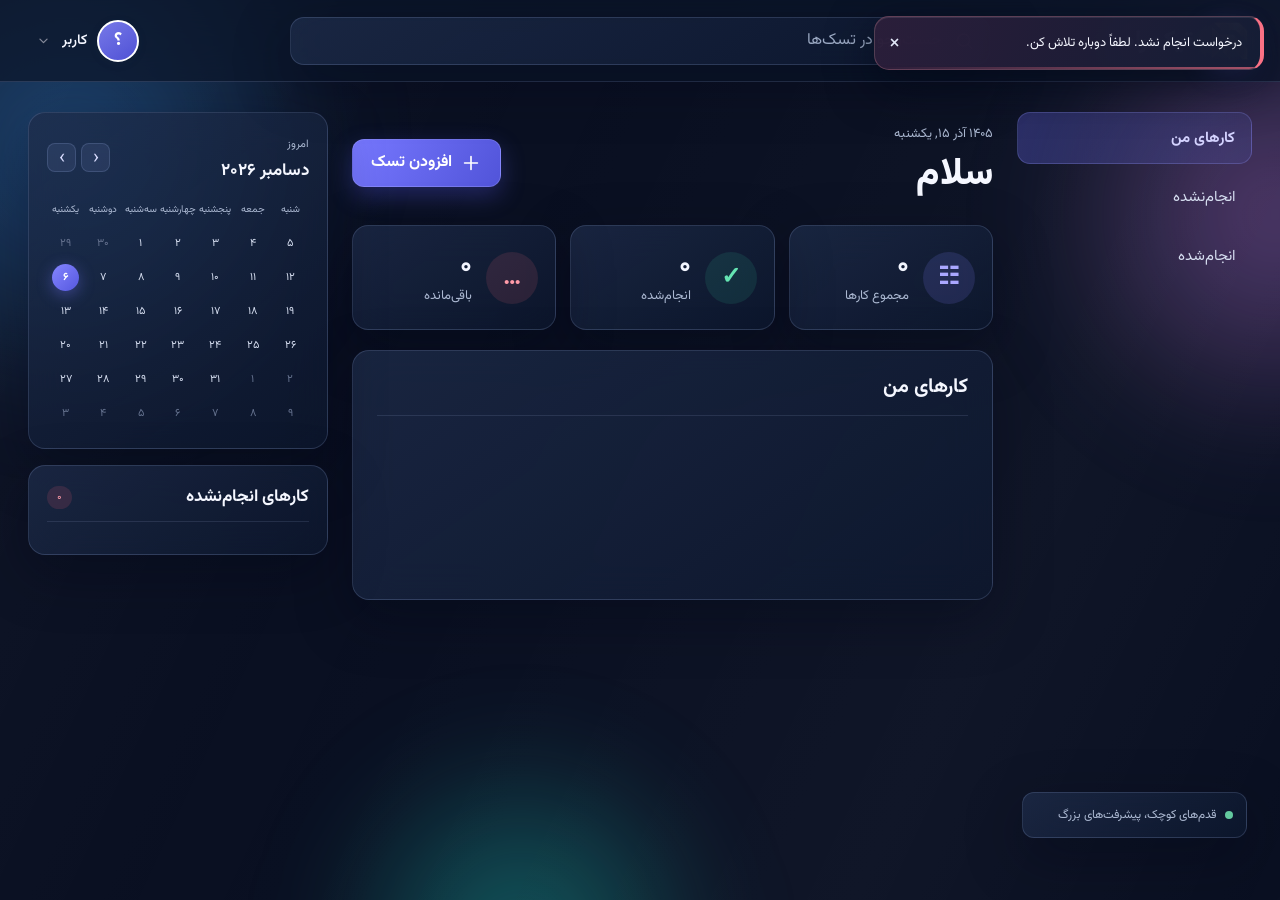
==== templates/dashboard/index.html @ 6af800ed "تغییر معماری پروژه به layared architecture کل پروژه رو براساس ریپازیتوری fastapi-todo-app-finally رو" ====
<!doctype html>
<html lang="fa" dir="rtl">
<head>
  <meta charset="utf-8">
  <meta name="viewport" content="width=device-width, initial-scale=1">
  <meta name="theme-color" content="#080f20">
  <meta name="description" content="فضای کاربری تیک راه">
  <title>تیک راه | فضای کاری</title>
  <link rel="preconnect" href="https://fonts.googleapis.com">
  <link rel="preconnect" href="https://fonts.gstatic.com" crossorigin>
  <link href="https://fonts.googleapis.com/css2?family=Vazirmatn:wght@400;500;600;700;800&display=swap" rel="stylesheet">
  <link rel="icon" type="image/png" href="../assets/img/favicon.png">
  <link rel="stylesheet" href="../assets/css/workspace.css">
  
</head>
<body>
  <div class="glass-ambient" aria-hidden="true"><div class="glass-aurora" id="workspaceAurora"><span class="glass-orb orb-one"></span><span class="glass-orb orb-two"></span><span class="glass-orb orb-three"></span></div></div>
  <header class="topbar">
    <a class="brand" href="/" aria-label="تیک راه، صفحه ورود">
      <span class="brand-mark"><img src="../assets/img/main_logo.png" alt=""></span>
      <span>تیک راه</span>
    </a>

    <label class="search-box">
      <svg class="icon search-icon" viewBox="0 0 24 24" aria-hidden="true">
        <circle cx="10.8" cy="10.8" r="6.8"></circle>
        <path d="m16 16 4.2 4.2"></path>
      </svg>
      <input id="searchInput" type="search" placeholder="جست‌وجو در تسک‌ها" aria-label="جست‌وجو در تسک‌ها">
    </label>

    <div class="top-actions">
      <div class="profile-menu-wrap">
        <button class="profile" id="profileMenuButton" type="button" aria-expanded="false" aria-controls="profileMenu">
          <span class="avatar" id="userAvatar">؟</span>
          <span class="profile-name" id="profileName">کاربر</span>
          <svg class="icon chevron" viewBox="0 0 24 24" aria-hidden="true">
            <path d="m7 10 5 5 5-5"></path>
          </svg>
        </button>
        <div class="profile-menu" id="profileMenu" hidden>
          <button id="openProfileForm" type="button">تکمیل یا ویرایش پروفایل</button>
          <button id="logoutButton" type="button">خروج از حساب</button>
        </div>
      </div>
    </div>
  </header>

  <div class="app-shell">
    <aside class="sidebar" aria-label="فیلتر تسک‌ها">
      <nav class="primary-nav">
        <button class="nav-link active" type="button" data-filter="all">کارهای من</button>
        <button class="nav-link" type="button" data-filter="pending">انجام‌نشده</button>
        <button class="nav-link" type="button" data-filter="completed">انجام‌شده</button>
      </nav>
      <div class="sidebar-note">
        <span class="note-dot"></span>
        <span>قدم‌های کوچک، پیشرفت‌های بزرگ</span>
      </div>
    </aside>

    <main class="main-content">
      <section class="welcome-row">
        <div>
          <p class="eyebrow" id="welcomeDate">برنامه امروز</p>
          <h1 id="welcomeTitle">سلام</h1>
        </div>
        <button class="add-task-button" id="openTaskForm" type="button">
          <svg class="icon" viewBox="0 0 24 24" aria-hidden="true"><path d="M12 5v14M5 12h14"></path></svg>
          <span>افزودن تسک</span>
        </button>
      </section>

      <section class="stats-grid" aria-label="آمار تسک‌ها">
        <article class="stat-card">
          <span class="stat-icon stat-purple" aria-hidden="true">☷</span>
          <div><strong id="totalCount">۰</strong><span>مجموع کارها</span></div>
        </article>
        <article class="stat-card">
          <span class="stat-icon stat-green" aria-hidden="true">✓</span>
          <div><strong id="doneCount">۰</strong><span>انجام‌شده</span></div>
        </article>
        <article class="stat-card">
          <span class="stat-icon stat-red" aria-hidden="true">…</span>
          <div><strong id="remainingCount">۰</strong><span>باقی‌مانده</span></div>
        </article>
      </section>

      <section class="task-card">
        <div class="section-heading">
          <h2 id="taskHeading">کارهای من</h2>
        </div>
        <div class="task-list" id="taskList" aria-live="polite"></div>
        <div class="empty-state" id="emptyState" hidden>کاری برای نمایش وجود ندارد.</div>
        <p class="loading-state" id="loadingState">در حال دریافت اطلاعات…</p>
      </section>
    </main>

    <aside class="left-column" aria-label="تقویم و کارهای انجام‌نشده">
      <section class="calendar-card" aria-label="تقویم">
        <div class="calendar-heading">
          <div>
            <span class="calendar-label">امروز</span>
            <h2 id="calendarMonth">—</h2>
          </div>
          <div class="calendar-controls">
            <button type="button" id="previousMonth" aria-label="ماه قبل">‹</button>
            <button type="button" id="nextMonth" aria-label="ماه بعد">›</button>
          </div>
        </div>
        <div class="calendar-weekdays" id="calendarWeekdays" aria-hidden="true"></div>
        <div class="calendar-days" id="calendarDays" role="grid" aria-label="روزهای ماه"></div>
      </section>

      <section class="upcoming-card" aria-label="کارهای انجام‌نشده">
        <div class="upcoming-heading">
          <h2>کارهای انجام‌نشده</h2>
          <span id="pendingCount">۰</span>
        </div>
        <div class="upcoming-list" id="pendingTasks" aria-live="polite"></div>
        <p class="pending-empty" id="pendingEmpty" hidden>همهٔ تسک‌ها انجام شده‌اند.</p>
      </section>
    </aside>
  </div>

  <dialog class="task-dialog" id="taskDialog">
    <form id="taskForm">
      <div class="dialog-heading">
        <div><span class="eyebrow">برنامه‌ریزی روزانه</span><h2 id="taskDialogTitle">افزودن تسک</h2></div>
        <button class="icon-button" id="closeTaskForm" type="button" aria-label="بستن">×</button>
      </div>
      <input id="taskId" name="id" type="hidden">
      <label class="form-label" for="taskTitle">عنوان تسک</label>
      <input class="form-input" id="taskTitle" name="title" required maxlength="50" placeholder="عنوان تسک را بنویس">
      <label class="form-label" for="taskDescription">توضیحات <span>(اختیاری)</span></label>
      <textarea class="form-input" id="taskDescription" name="description" maxlength="100" placeholder="توضیح کوتاه"></textarea>
      <label class="form-label" for="taskPriority">اولویت</label>
      <select class="form-input" id="taskPriority" name="grading">
        <option value="low">کم</option>
        <option value="medium" selected>متوسط</option>
        <option value="high">زیاد</option>
      </select>
      <button class="add-task-button submit-task" type="submit">ذخیره</button>
    </form>
  </dialog>

  <dialog class="task-dialog profile-dialog" id="profileDialog">
    <form id="profileForm">
      <div class="dialog-heading">
        <div><span class="eyebrow">اطلاعات حساب</span><h2>پروفایل کاربری</h2></div>
        <button class="icon-button" id="closeProfileForm" type="button" aria-label="بستن">×</button>
      </div>

      <label class="form-label" for="profileBio">بیوگرافی</label>
      <textarea class="form-input" id="profileBio" name="bio" maxlength="1000"></textarea>

      <label class="form-label" for="profileAvatar">تصویر پروفایل</label>
      <input class="form-input" id="profileAvatar" name="avatar" type="file" accept=".jpg,.jpeg,.png,image/jpeg,image/png">
      <small class="field-hint">فقط JPG یا PNG و حداکثر ۱ مگابایت.</small>
      <img id="profileAvatarPreview" class="profile-avatar-preview" alt="پیش‌نمایش تصویر پروفایل">

      <label class="form-label" for="profileNationalId">کد ملی</label>
      <input class="form-input" id="profileNationalId" name="national_id" inputmode="numeric" pattern="[0-9]{10}" maxlength="10" required>

      <label class="form-label" for="profileFirstName">نام</label>
      <input class="form-input" id="profileFirstName" name="first_name" minlength="2" maxlength="50" required>

      <label class="form-label" for="profileLastName">نام خانوادگی</label>
      <input class="form-input" id="profileLastName" name="last_name" minlength="2" maxlength="50" required>

      <label class="form-label" for="profileBirthDate">تاریخ تولد</label>
      <input class="form-input" id="profileBirthDate" name="date_of_birth" type="date">

      <label class="form-label" for="profileGender">جنسیت</label>
      <select class="form-input" id="profileGender" name="gender">
        <option value="">انتخاب نشده</option>
        <option value="male">مرد</option>
        <option value="female">زن</option>
        <option value="other">دیگری</option>
        <option value="prefer_not_to_say">ترجیح می‌دهم نگویم</option>
      </select>

      <label class="form-label" for="profilePostalCode">کد پستی</label>
      <input class="form-input" id="profilePostalCode" name="postal_code" maxlength="10">

      <label class="form-label" for="profileAddress">آدرس</label>
      <textarea class="form-input" id="profileAddress" name="address" maxlength="1000"></textarea>

      <div class="profile-form-actions">
        <button class="add-task-button submit-task" type="submit">ذخیره پروفایل</button>
        <button class="delete-profile-button" id="deleteProfileButton" type="button" hidden>حذف پروفایل کاربری</button>
      </div>
    </form>
  </dialog>

  <dialog class="delete-dialog" id="deleteDialog" aria-labelledby="deleteDialogTitle">
    <h2 id="deleteDialogTitle">حذف تسک</h2>
    <p id="deleteDialogMessage">از حذف این تسک مطمئنی؟</p>
    <div class="delete-dialog-actions">
      <button class="cancel-delete" id="cancelDelete" type="button">لغو</button>
      <button class="confirm-delete" id="confirmDelete" type="button">حذف شود</button>
    </div>
  </dialog>

  <div class="workspace-toasts" id="toastContainer" aria-live="polite" aria-relevant="additions"></div>
  <script src="../assets/js/workspace.js" defer></script>
</body>
</html>
---- templates/assets/css/workspace.css ----
/* Dashboard: dark theme, shared layout and responsive rules. */
:root { color-scheme: dark; --ink: #f3f6ff; --muted: #acb9d2; --purple: #8584ff; --surface: rgba(19,31,56,.64); --border: rgba(176,198,255,.17); --shadow: 0 18px 55px rgba(1,6,21,.34); }
* { box-sizing: border-box; }
html { min-width: 320px; min-height: 100%; scroll-behavior: smooth; overflow-x: hidden; background: rgb(8, 15, 32); }
body { min-height: 100vh; margin: 0px; font-family: Vazirmatn, Tahoma, sans-serif; -webkit-font-smoothing: antialiased; color: var(--ink); overflow-x: hidden; background: rgb(8, 15, 32); position: relative; isolation: isolate; }
button { font: inherit; color: inherit; }
input, textarea, select { font: inherit; }
.icon { width: 22px; height: 22px; fill: none; stroke: currentcolor; stroke-width: 1.8; stroke-linecap: round; stroke-linejoin: round; }
.topbar { min-height: 82px; display: grid; grid-template-columns: minmax(160px, 230px) minmax(180px, 1fr) minmax(120px, 230px); align-items: center; gap: 24px; padding: 12px 28px; direction: rtl; position: relative; z-index: 20; background: rgba(12, 22, 43, 0.73); backdrop-filter: blur(22px); border-bottom: 1px solid var(--border); }
.brand { display: flex; align-items: center; gap: 12px; text-decoration: none; font-size: 24px; font-weight: 800; color: rgb(245, 247, 255); }
.brand-mark { width: 46px; height: 46px; display: grid; place-items: center; border-radius: 12px; overflow: hidden; box-shadow: rgba(119, 120, 255, 0.27) 0px 8px 26px; }
.brand-mark img { width: 100%; height: 100%; object-fit: cover; }
.search-box { width: min(100%, 700px); height: 48px; margin-inline: auto; padding: 0px 14px; display: flex; align-items: center; gap: 10px; border-radius: 14px; background: linear-gradient(145deg, rgba(30, 44, 74, 0.77), rgba(13, 24, 47, 0.73)); box-shadow: var(--shadow); backdrop-filter: blur(20px); color: rgb(193, 203, 234); border: 1px solid var(--border); }
.search-box input { width: 100%; min-width: 0px; border: 0px; outline: 0px; background: transparent; color: rgb(245, 247, 255); }
.top-actions { display: flex; justify-content: flex-end; }
.profile-menu-wrap { position: relative; }
.profile { display: flex; align-items: center; gap: 10px; padding: 4px 7px; border: 0px; border-radius: 12px; background: transparent; cursor: pointer; }
.avatar { width: 42px; height: 42px; flex: 0 0 auto; display: grid; place-items: center; border: 2px solid rgb(255, 255, 255); border-radius: 50%; background: linear-gradient(145deg, rgb(119, 121, 232), rgb(79, 81, 213)); color: rgb(255, 255, 255); font-size: 19px; font-weight: 700; box-shadow: rgba(32, 36, 66, 0.125) 0px 2px 8px; }
.profile-name { max-width: 150px; overflow: hidden; font-size: 14px; font-weight: 600; text-overflow: ellipsis; white-space: nowrap; }
.chevron { width: 17px; height: 17px; color: rgb(133, 138, 154); }
.profile-menu { position: absolute; top: calc(100% + 8px); right: 0px; z-index: 30; width: 230px; padding: 7px; border-radius: 14px; background: linear-gradient(145deg, rgba(30, 44, 74, 0.77), rgba(13, 24, 47, 0.73)); box-shadow: var(--shadow); backdrop-filter: blur(20px); border: 1px solid var(--border); }
.profile-menu[hidden], .pending-empty[hidden], .loading-state[hidden], .empty-state[hidden], .delete-profile-button[hidden] { display: none; }
.profile-menu button { width: 100%; padding: 11px 12px; border: 0px; border-radius: 9px; background: transparent; text-align: right; cursor: pointer; color: rgb(214, 222, 240); }
.app-shell { max-width: 1600px; min-height: calc(-82px + 100vh); margin: 0px auto; padding: 30px 28px 48px; display: grid; grid-template-columns: 235px minmax(0px, 1fr) 300px; gap: 24px; direction: rtl; }
.sidebar { display: flex; flex-direction: column; min-height: 400px; }
.primary-nav { display: grid; gap: 7px; }
.nav-link { min-height: 52px; padding: 0px 16px; border-radius: 13px; background: transparent; text-align: right; font-size: 15px; cursor: pointer; transition: background 0.16s, color 0.16s; color: rgb(214, 222, 240); border: 1px solid transparent; }
.nav-link.active { font-weight: 700; background: linear-gradient(100deg, rgba(105, 104, 238, 0.32), rgba(85, 113, 231, 0.13)); border: 1px solid rgba(152, 155, 255, 0.25); color: rgb(212, 211, 255); }
.sidebar-note { margin: auto 5px 14px; padding: 13px; display: flex; align-items: center; gap: 9px; border-radius: 12px; font-size: 12px; background: linear-gradient(145deg, rgba(30, 44, 74, 0.77), rgba(13, 24, 47, 0.73)); box-shadow: var(--shadow); backdrop-filter: blur(20px); color: var(--muted); border: 1px solid var(--border); }
.note-dot { width: 8px; height: 8px; flex: 0 0 auto; border-radius: 50%; background: rgb(99, 201, 159); }
.sidebar-bottom { padding: 12px; font-size: 12px; line-height: 1.8; color: var(--muted); }
.main-content, .task-copy { min-width: 0px; }
.welcome-row { margin: 12px 0px 24px; display: flex; align-items: center; justify-content: space-between; gap: 18px; }
.eyebrow { margin: 0px 0px 4px; font-size: 13px; color: var(--muted); }
.welcome-row h1 { margin: 0px; font-size: clamp(25px, 3vw, 38px); font-weight: 800; line-height: 1.4; color: rgb(245, 247, 255); }
.welcome-subtitle { margin: 4px 0px 0px; font-size: 14px; color: var(--muted); }
.add-task-button { min-height: 48px; padding: 0px 18px; display: inline-flex; align-items: center; justify-content: center; gap: 8px; border-radius: 12px; color: rgb(255, 255, 255); font-weight: 700; cursor: pointer; transition: transform 0.16s, box-shadow 0.16s; background: linear-gradient(120deg, rgb(119, 120, 255), rgb(81, 84, 217)); border: 1px solid rgba(195, 196, 255, 0.22); box-shadow: rgba(86, 88, 227, 0.333) 0px 9px 24px; }
.add-task-button:hover { transform: translateY(-1px); box-shadow: rgba(119, 120, 255, 0.467) 0px 12px 32px; }
.stats-grid { margin-bottom: 20px; display: grid; grid-template-columns: repeat(3, minmax(0px, 1fr)); gap: 14px; }
.stat-card { min-height: 105px; padding: 17px; display: flex; align-items: center; gap: 14px; border-radius: 16px; background: linear-gradient(145deg, rgba(30, 44, 74, 0.77), rgba(13, 24, 47, 0.73)); box-shadow: var(--shadow); backdrop-filter: blur(20px); transition: transform 0.25s, border-color 0.25s, box-shadow 0.25s; border: 1px solid var(--border); }
.stat-icon { width: 52px; height: 52px; flex: 0 0 auto; display: grid; place-items: center; border-radius: 50%; font-size: 24px; font-weight: 700; }
.stat-card > div, .upcoming-list { display: grid; }
.stat-card strong { font-size: 27px; line-height: 1.35; }
.stat-card div span { font-size: 13px; white-space: nowrap; color: var(--muted); }
.task-card { min-height: 250px; padding: 20px 24px; border-radius: 17px; background: linear-gradient(145deg, rgba(30, 44, 74, 0.77), rgba(13, 24, 47, 0.73)); box-shadow: var(--shadow); backdrop-filter: blur(20px); transition: transform 0.25s, border-color 0.25s, box-shadow 0.25s; border: 1px solid var(--border); }
.section-heading { min-height: 45px; padding-bottom: 12px; display: flex; align-items: center; justify-content: space-between; gap: 12px; border-bottom: 1px solid rgba(169, 185, 230, 0.133); }
.section-heading h2 { margin: 0px; font-size: 20px; color: rgb(245, 247, 255); }
.left-column { min-width: 0px; display: grid; align-content: start; gap: 16px; }
.calendar-card, .upcoming-card { min-width: 0px; padding: 18px; border-radius: 17px; background: linear-gradient(145deg, rgba(30, 44, 74, 0.77), rgba(13, 24, 47, 0.73)); box-shadow: var(--shadow); backdrop-filter: blur(20px); transition: transform 0.25s, border-color 0.25s, box-shadow 0.25s; border: 1px solid var(--border); }
.calendar-heading { display: flex; align-items: center; justify-content: space-between; gap: 8px; margin-bottom: 14px; }
.upcoming-heading { display: flex; align-items: center; justify-content: space-between; gap: 8px; margin-bottom: 14px; padding-bottom: 11px; border-bottom: 1px solid rgba(169, 185, 230, 0.133); }
.calendar-label { font-size: 11px; color: var(--muted); }
.calendar-heading h2 { margin: 2px 0px 0px; font-size: 17px; color: rgb(245, 247, 255); }
.upcoming-heading h2 { margin: 0px; font-size: 17px; color: rgb(245, 247, 255); }
.calendar-controls { display: flex; gap: 5px; direction: ltr; }
.calendar-controls button { width: 29px; height: 29px; border-radius: 8px; font-size: 20px; line-height: 1; cursor: pointer; background: rgba(170, 184, 255, 0.094); color: rgb(217, 221, 255); border: 1px solid var(--border); }
.calendar-weekdays { display: grid; grid-template-columns: repeat(7, minmax(0px, 1fr)); direction: ltr; text-align: center; margin-bottom: 5px; font-size: 10px; color: var(--muted); }
.calendar-days { display: grid; grid-template-columns: repeat(7, minmax(0px, 1fr)); direction: ltr; text-align: center; grid-auto-rows: 34px; align-items: center; }
.calendar-weekdays span { padding: 4px 0px; }
.calendar-date { width: 27px; height: 27px; margin: auto; display: grid; place-items: center; border-radius: 50%; font-size: 11px; color: rgb(214, 222, 240); }
.calendar-date.is-today { font-weight: 700; background: linear-gradient(135deg, rgb(133, 133, 255), rgb(85, 88, 223)); box-shadow: rgba(119, 120, 255, 0.4) 0px 4px 16px; color: white; }
.upcoming-heading > span { min-width: 25px; padding: 3px 7px; border-radius: 999px; text-align: center; font-size: 11px; background: rgba(239, 97, 115, 0.145); color: rgb(255, 156, 169); }
.upcoming-item { min-height: 44px; display: flex; align-items: center; gap: 9px; border-bottom: 1px solid rgba(169, 185, 230, 0.133); }
.upcoming-item:last-child, .task-row:last-child { border-bottom: 0px; }
.upcoming-check { width: 17px; height: 17px; flex: 0 0 auto; border: 1.5px solid rgb(132, 148, 184); border-radius: 50%; background: rgb(20, 36, 66); color: rgb(255, 255, 255); }
.upcoming-copy { min-width: 0px; overflow: hidden; font-size: 12px; text-overflow: ellipsis; white-space: nowrap; color: rgb(214, 222, 240); }
.pending-empty { margin: 12px 0px 2px; font-size: 12px; color: var(--muted); }
.task-list { min-height: 40px; }
.task-row { min-height: 66px; padding: 10px 2px; display: grid; grid-template-columns: 34px minmax(0px, 1fr) auto auto; align-items: center; gap: 13px; border-bottom: 1px solid rgba(169, 185, 230, 0.133); }
.task-toggle { width: 28px; height: 28px; padding: 0px; display: grid; place-items: center; border: 2px solid rgb(132, 148, 184); border-radius: 50%; font-size: 17px; cursor: pointer; background: rgb(20, 36, 66); color: rgb(255, 255, 255); }
.task-toggle:disabled { cursor: default; background: rgb(85, 88, 223); border-color: rgb(133, 133, 255); }
.task-copy strong { display: block; overflow: hidden; font-size: 14px; font-weight: 600; text-overflow: ellipsis; white-space: nowrap; color: rgb(245, 247, 255); }
.task-copy span { display: block; overflow: hidden; margin-top: 3px; font-size: 12px; text-overflow: ellipsis; white-space: nowrap; color: rgb(214, 222, 240); }
.task-row.is-done .task-copy strong { text-decoration: line-through; color: rgb(132, 146, 172); }
.priority { min-width: 62px; padding: 5px 8px; border-radius: 999px; text-align: center; font-size: 11px; background: rgba(166, 184, 232, 0.106); color: rgb(211, 220, 242); }
.task-actions { display: flex; align-items: center; gap: 6px; }
.task-edit { min-height: 30px; padding: 0px 9px; border-radius: 8px; font-size: 11px; cursor: pointer; background: rgba(170, 184, 255, 0.094); color: rgb(196, 196, 255); border: 1px solid var(--border); }
.task-delete { min-height: 30px; padding: 0px 9px; border-radius: 8px; font-size: 11px; cursor: pointer; background: rgba(239, 97, 115, 0.145); color: rgb(255, 156, 169); border: 1px solid rgba(255, 156, 169, 0.17); }
.task-edit:hover, .task-delete:hover { filter: brightness(0.97); }
.task-edit:disabled, .task-delete:disabled { opacity: 0.5; cursor: not-allowed; }
.empty-state, .loading-state { padding: 24px 8px; text-align: center; font-size: 13px; color: var(--muted); }
.task-dialog { width: min(520px, 100% - 28px); max-height: min(88vh, 850px); overflow-y: auto; padding: 25px; border-radius: 18px; background: linear-gradient(145deg, rgba(30, 43, 72, 0.97), rgba(12, 22, 43, 0.98)); box-shadow: var(--shadow); backdrop-filter: blur(20px); color: rgb(243, 246, 255); border: 1px solid rgba(165, 186, 255, 0.24); }
.delete-dialog { width: min(390px, 100% - 28px); max-height: min(88vh, 850px); overflow-y: auto; padding: 25px; border-radius: 18px; background: linear-gradient(145deg, rgba(30, 43, 72, 0.97), rgba(12, 22, 43, 0.98)); box-shadow: var(--shadow); backdrop-filter: blur(20px); color: rgb(243, 246, 255); border: 1px solid rgba(165, 186, 255, 0.24); }
.dialog-heading { margin-bottom: 18px; display: flex; align-items: flex-start; justify-content: space-between; gap: 12px; }
.dialog-heading h2 { margin: 0px; font-size: 20px; }
.delete-dialog h2 { margin: 0px 0px 8px; font-size: 20px; }
.icon-button { width: 34px; height: 34px; border-radius: 9px; font-size: 22px; cursor: pointer; background: rgba(170, 184, 255, 0.094); color: rgb(217, 221, 255); border: 1px solid var(--border); }
.form-label { display: block; margin: 12px 0px 6px; font-size: 13px; font-weight: 600; color: rgb(214, 222, 240); }
.form-label span { color: var(--muted); font-size: 11px; }
.field-hint { color: var(--muted); font-size: 11px; display: block; margin-top: 4px; }
.form-input { width: 100%; min-height: 43px; padding: 9px 11px; border: 1px solid rgba(182, 199, 255, 0.19); border-radius: 10px; outline: 0px; background: rgba(8, 18, 38, 0.66); color: rgb(243, 246, 255); }
textarea.form-input { min-height: 78px; resize: vertical; }
.submit-task { width: 100%; margin-top: 17px; }
.profile-form-actions { margin-top: 6px; }
.profile-avatar-preview { display: none; width: 84px; height: 84px; margin-top: 10px; border-radius: 50%; object-fit: cover; }
.profile-avatar-preview.is-visible { display: block; }
.delete-profile-button { width: 100%; min-height: 44px; margin-top: 10px; border: 1px solid rgba(246, 120, 137, 0.5); border-radius: 10px; cursor: pointer; background: rgba(227, 79, 100, 0.125); color: rgb(255, 181, 191); }
.delete-dialog p { line-height: 1.8; color: var(--muted); }
.delete-dialog-actions { display: flex; gap: 10px; }
.delete-dialog-actions button { min-height: 42px; flex: 1 1 0%; border-radius: 9px; cursor: pointer; }
.confirm-delete { border: 1px solid rgb(221, 79, 88); background: rgb(207, 80, 105); color: white; }
.workspace-toasts { position: fixed; top: 16px; right: 16px; width: min(390px, -32px + 100vw); display: grid; z-index: 2000; gap: 11px; }
.workspace-toast { position: relative; opacity: 0; transition: opacity 0.22s, transform 0.22s; font-size: 13px; line-height: 1.7; isolation: isolate; overflow: hidden; padding: 15px 18px 15px 48px; color: rgb(245, 247, 255); background: linear-gradient(115deg, rgba(44, 30, 58, 0.96), rgba(20, 29, 53, 0.96)); border-width: 1px 4px 1px 1px; border-style: solid; border-color: rgba(255, 156, 169, 0.267) rgb(251, 113, 133) rgba(255, 156, 169, 0.267) rgba(255, 156, 169, 0.267); border-image: none; border-radius: 15px; box-shadow: rgba(3, 8, 23, 0.66) 0px 15px 45px, rgba(255, 255, 255, 0.094) 0px 1px inset; backdrop-filter: blur(20px); transform: translateX(18px); }
.workspace-toast.is-visible { opacity: 1; transform: translateX(0px); }
.workspace-toast.is-leaving { opacity: 0; transform: translateX(12px); }
.workspace-toast-close { position: absolute; top: 6px; left: 8px; border: 0px; background: transparent; font-size: 22px; cursor: pointer; color: rgb(226, 232, 248); }
.search-box input::placeholder, .form-input::placeholder { color: rgb(155, 169, 195); }
.profile:hover, .profile[aria-expanded="true"], .profile-menu button:hover, .nav-link:hover { background: rgba(122, 126, 242, 0.16); }
.stat-card:hover, .calendar-card:hover, .upcoming-card:hover { transform: translateY(-3px); border-color: rgba(168, 181, 255, 0.333); box-shadow: rgba(5, 10, 32, 0.565) 0px 20px 55px; }
.stat-purple { background: rgba(121, 119, 237, 0.17); color: rgb(170, 167, 255); }
.stat-green { background: rgba(54, 201, 148, 0.125); color: rgb(101, 229, 179); }
.stat-red { background: rgba(242, 107, 123, 0.125); color: rgb(255, 155, 168); }
.cancel-delete { background: rgba(170, 184, 255, 0.094); color: rgb(228, 233, 250); border: 1px solid var(--border); }
.calendar-date.outside-month { color: rgb(101, 114, 142); }
.priority.high { background: rgba(239, 97, 115, 0.145); color: rgb(255, 156, 169); }
.priority.medium { background: rgba(230, 179, 76, 0.145); color: rgb(255, 212, 140); }
.priority.low { background: rgba(61, 203, 147, 0.125); color: rgb(124, 230, 185); }
.task-dialog::backdrop, .delete-dialog::backdrop { background: rgba(2, 7, 21, 0.72); backdrop-filter: blur(9px); }
.form-input:focus { border-color: rgb(147, 147, 255); box-shadow: rgba(119, 120, 255, 0.2) 0px 0px 0px 3px; }
.form-input option { background: rgb(20, 34, 60); color: white; }
.icon-button:hover { background: rgba(153, 153, 255, 0.19); }
.delete-profile-button:hover { background: rgba(227, 79, 100, 0.2); }
.workspace-toast.toast-success { background: linear-gradient(115deg, rgba(17, 63, 64, 0.95), rgba(17, 32, 54, 0.96)); border-color: rgba(94, 228, 178, 0.314) rgb(94, 228, 178) rgba(94, 228, 178, 0.314) rgba(94, 228, 178, 0.314); }
.workspace-toast-close:hover { color: white; }
.workspace-toast::after { content: ""; position: absolute; bottom: 0px; right: 0px; width: 100%; height: 2px; background: linear-gradient(90deg, transparent, rgb(251, 113, 133)); opacity: 0.65; }
.workspace-toast.toast-success::after { background: linear-gradient(90deg, transparent, rgb(94, 228, 178)); }
:focus-visible { outline: rgb(170, 170, 255) solid 2px; outline-offset: 3px; }
.glass-ambient { position: fixed; inset: 0px; z-index: 0; pointer-events: none; overflow: hidden; background: rgb(8, 15, 32); contain: paint; }
.glass-ambient::before { content: ""; position: absolute; inset: -12%; background-color: rgb(10, 16, 34); animation: 14s ease-in-out 0s infinite alternate none running workspaceAmbient; }
.glass-ambient::after { content: ""; position: absolute; inset: 0px; background: linear-gradient(115deg, rgba(255, 255, 255, 0.03), transparent 35%, rgba(255, 255, 255, 0.027) 75%, transparent); }
.glass-ambient .glass-aurora { position: absolute; inset: -20%; pointer-events: none; filter: blur(43px); will-change: transform; transform: translate3d(0px, 0px, 0px); }
.glass-orb { position: absolute; display: block; border-radius: 50%; mix-blend-mode: screen; opacity: 0.48; filter: blur(17px); animation: 13s ease-in-out 0s infinite alternate none running workspaceFloat; }
.orb-one { width: 43vw; height: 43vw; min-width: 340px; min-height: 340px; top: 4%; left: 3%; background: radial-gradient(circle, rgb(40, 124, 206), transparent 70%); }
.orb-two { width: 38vw; height: 38vw; min-width: 300px; min-height: 300px; top: 12%; right: 1%; background: radial-gradient(circle, rgb(163, 101, 195), transparent 70%); animation-delay: -6s; }
.orb-three { width: 43vw; height: 32vw; min-width: 350px; min-height: 300px; bottom: -5%; left: 28%; background: radial-gradient(circle, rgb(22, 182, 170), transparent 60%); animation-delay: -9s; }
body > .topbar { position: relative; z-index: 20; }
body > .app-shell { position: relative; z-index: 1; }

@keyframes workspaceAmbient { 
  100% { transform: scale(1.06) translateY(-1%); }
}
@keyframes workspaceFloat { 
  100% { transform: translate(40px, -45px) scale(1.1); }
}

@media (max-width: 850px) {
.topbar { grid-template-columns: auto minmax(130px, 1fr) auto; gap: 12px; padding-inline: 16px; }
.brand { font-size: 20px; }
.brand-mark { width: 40px; height: 40px; }
.app-shell { grid-template-columns: 175px minmax(0px, 1fr); gap: 16px; padding: 22px 16px; }
.left-column { grid-column: 2; grid-template-columns: repeat(2, minmax(0px, 1fr)); }
.stat-card { padding: 13px; gap: 9px; }
.stat-icon { width: 42px; height: 42px; }
.stat-card strong { font-size: 23px; }
.stat-card div span { white-space: normal; }
}

@media (max-width: 620px) {
.topbar { min-height: 68px; grid-template-columns: auto 1fr auto; gap: 7px; padding: 8px 11px; }
.brand { gap: 7px; font-size: 16px; }
.brand-mark { width: 34px; height: 34px; border-radius: 9px; }
.search-box { height: 39px; padding-inline: 9px; min-width: 0px; }
.search-box input, .task-copy strong { font-size: 12px; }
.profile { gap: 4px; padding: 3px; }
.avatar { width: 35px; height: 35px; font-size: 16px; }
.profile-name, .chevron, .sidebar-note, .sidebar-bottom { display: none; }
.app-shell { min-height: calc(-68px + 100vh); padding: 13px 12px 25px; display: flex; flex-direction: column; gap: 12px; }
.sidebar { min-height: 0px; width: 100%; }
.primary-nav { display: flex; gap: 5px; overflow-x: auto; }
.nav-link { min-height: 40px; flex: 1 0 auto; padding-inline: 11px; text-align: center; font-size: 12px; }
.welcome-row { margin: 2px 0px 12px; align-items: flex-start; }
.welcome-row h1 { font-size: 23px; }
.welcome-subtitle { max-width: 230px; font-size: 11px; }
.add-task-button { min-height: 42px; padding-inline: 11px; font-size: 12px; }
.stats-grid { gap: 7px; margin-bottom: 12px; }
.stat-card { min-height: 72px; padding: 9px; flex-direction: column; align-items: flex-start; gap: 3px; }
.stat-icon { width: 27px; height: 27px; font-size: 16px; }
.stat-card strong { font-size: 18px; }
.stat-card div span, .upcoming-copy, .task-copy span { font-size: 10px; }
.task-card { min-height: 190px; padding: 13px; }
.left-column { width: 100%; grid-template-columns: repeat(2, minmax(0px, 1fr)); gap: 9px; }
.calendar-card, .upcoming-card { padding: 11px; }
.calendar-heading { margin-bottom: 7px; }
.calendar-heading h2, .upcoming-heading h2 { font-size: 13px; }
.calendar-weekdays { font-size: 8px; }
.calendar-days { grid-auto-rows: 23px; }
.calendar-date { width: 20px; height: 20px; font-size: 9px; }
.calendar-controls button { width: 24px; height: 24px; font-size: 17px; }
.upcoming-heading { margin-bottom: 5px; padding-bottom: 7px; }
.upcoming-item { min-height: 35px; }
.section-heading h2 { font-size: 17px; }
.task-row { min-height: 60px; grid-template-columns: 28px minmax(0px, 1fr) auto; gap: 8px; }
.task-actions { grid-column: 2 / -1; justify-content: flex-end; }
.priority { min-width: 48px; padding: 4px 6px; font-size: 10px; }
.profile-dialog { padding: 18px; }
.workspace-toasts { top: 12px; right: 10px; width: calc(-20px + 100vw); }
.profile-menu { right: auto; left: 0px; }
}

@media (prefers-reduced-motion: reduce) {
*, ::before, ::after { scroll-behavior: auto !important; transition-duration: 0.01ms !important; }
.glass-orb, .glass-ambient::before { animation: auto ease 0s 1 normal none running none !important; }
.glass-ambient .glass-aurora { transform: none !important; }
}
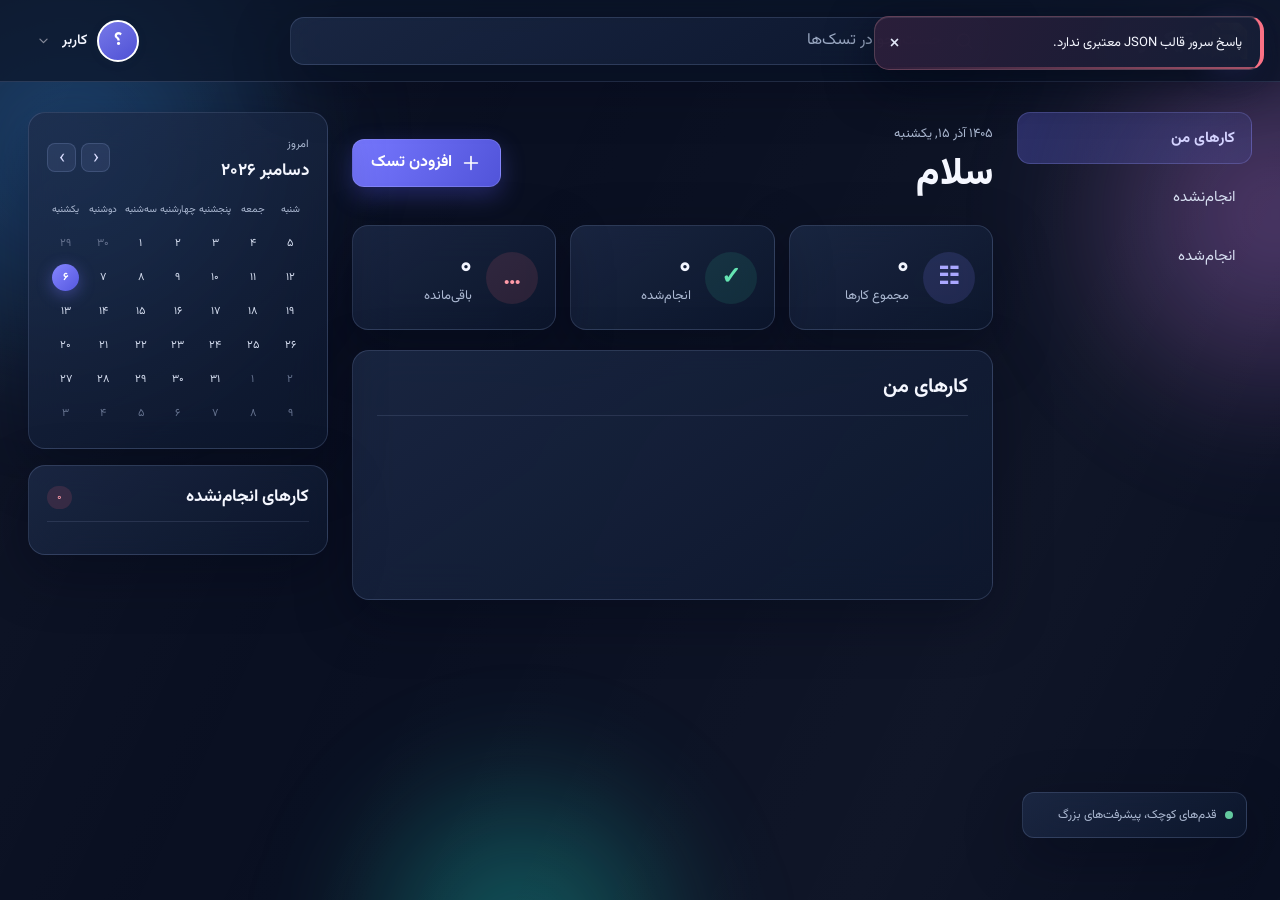
==== commit 0ac0b5ae: "جداسازی منطق فرانت اند و بک اند و استفاده از api  ها در فایل های جاوااسکریپت" ====
--- a/templates/dashboard/index.html
+++ b/templates/dashboard/index.html
@@ -134,6 +134,11 @@
       <input class="form-input" id="taskTitle" name="title" required maxlength="50" placeholder="عنوان تسک را بنویس">
       <label class="form-label" for="taskDescription">توضیحات <span>(اختیاری)</span></label>
       <textarea class="form-input" id="taskDescription" name="description" maxlength="100" placeholder="توضیح کوتاه"></textarea>
+      <label class="form-label" for="taskCategory">دسته‌بندی</label>
+      <select class="form-input" id="taskCategory" name="category_id_fk" required aria-describedby="taskCategoryStatus">
+        <option value="">دسته‌بندی را انتخاب کن</option>
+      </select>
+      <small class="field-hint" id="taskCategoryStatus" role="status"></small>
       <label class="form-label" for="taskPriority">اولویت</label>
       <select class="form-input" id="taskPriority" name="grading">
         <option value="low">کم</option>
@@ -203,7 +208,6 @@
   </dialog>
 
   <div class="workspace-toasts" id="toastContainer" aria-live="polite" aria-relevant="additions"></div>
-  <script src="../assets/js/workspace.js" defer></script>
+  <script type="module" src="../assets/js/workspace.js"></script>
 </body>
 </html>
-
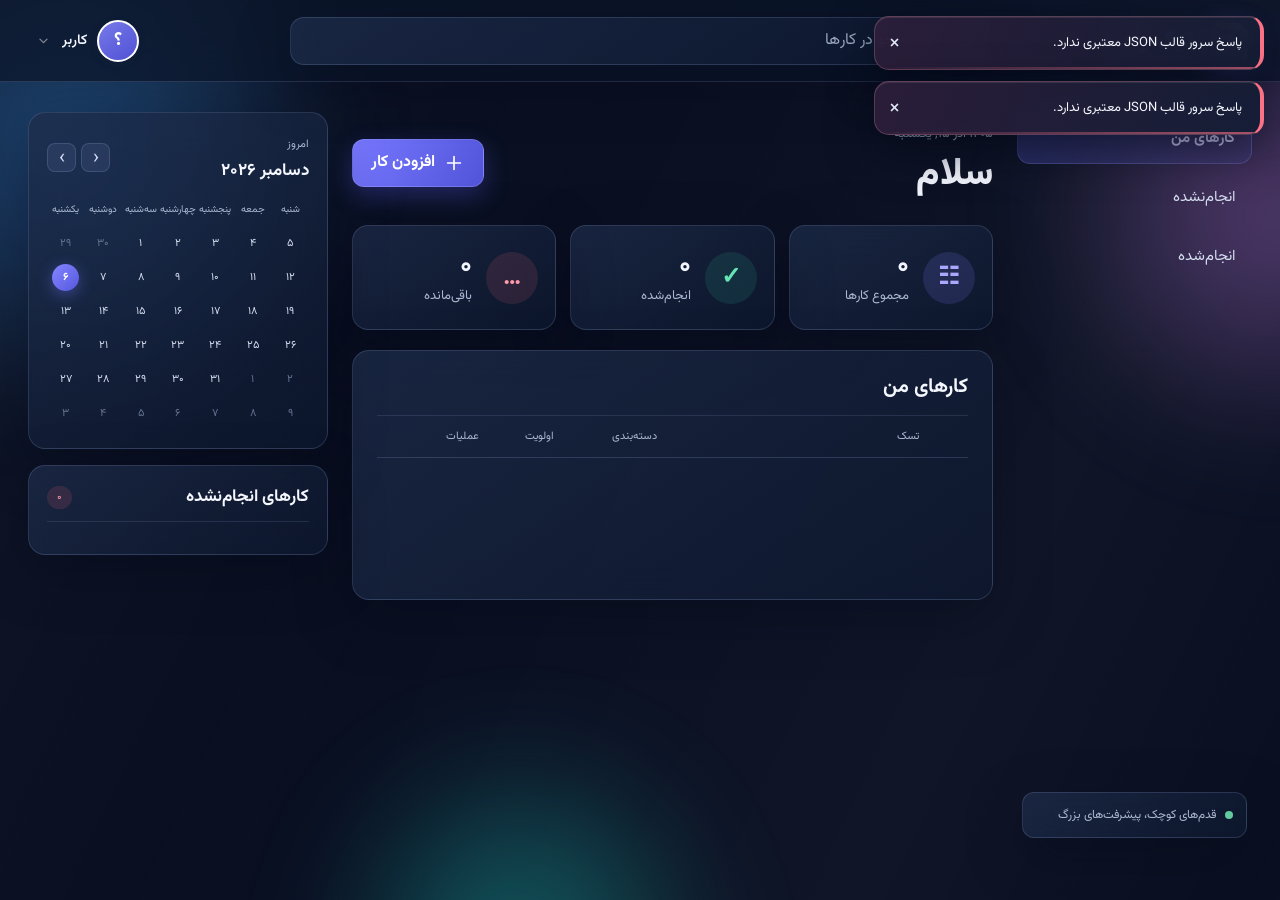
==== commit 4f2a20f6: "افزودن قسمت دسته بندی ها به جدول کار ها" ====
--- a/templates/dashboard/index.html
+++ b/templates/dashboard/index.html
@@ -26,7 +26,7 @@
         <circle cx="10.8" cy="10.8" r="6.8"></circle>
         <path d="m16 16 4.2 4.2"></path>
       </svg>
-      <input id="searchInput" type="search" placeholder="جست‌وجو در تسک‌ها" aria-label="جست‌وجو در تسک‌ها">
+      <input id="searchInput" type="search" placeholder="جست‌وجو در کار‌ها" aria-label="جست‌وجو در کار‌ها">
     </label>
 
     <div class="top-actions">
@@ -47,7 +47,7 @@
   </header>
 
   <div class="app-shell">
-    <aside class="sidebar" aria-label="فیلتر تسک‌ها">
+    <aside class="sidebar" aria-label="فیلتر کار‌ها">
       <nav class="primary-nav">
         <button class="nav-link active" type="button" data-filter="all">کارهای من</button>
         <button class="nav-link" type="button" data-filter="pending">انجام‌نشده</button>
@@ -67,11 +67,11 @@
         </div>
         <button class="add-task-button" id="openTaskForm" type="button">
           <svg class="icon" viewBox="0 0 24 24" aria-hidden="true"><path d="M12 5v14M5 12h14"></path></svg>
-          <span>افزودن تسک</span>
+          <span>افزودن کار</span>
         </button>
       </section>
 
-      <section class="stats-grid" aria-label="آمار تسک‌ها">
+      <section class="stats-grid" aria-label="آمار کار‌ها">
         <article class="stat-card">
           <span class="stat-icon stat-purple" aria-hidden="true">☷</span>
           <div><strong id="totalCount">۰</strong><span>مجموع کارها</span></div>
@@ -90,6 +90,9 @@
         <div class="section-heading">
           <h2 id="taskHeading">کارهای من</h2>
         </div>
+        <div class="task-columns" aria-hidden="true">
+          <span></span><span>تسک</span><span>دسته‌بندی</span><span>اولویت</span><span>عملیات</span>
+        </div>
         <div class="task-list" id="taskList" aria-live="polite"></div>
         <div class="empty-state" id="emptyState" hidden>کاری برای نمایش وجود ندارد.</div>
         <p class="loading-state" id="loadingState">در حال دریافت اطلاعات…</p>
@@ -118,7 +121,7 @@
           <span id="pendingCount">۰</span>
         </div>
         <div class="upcoming-list" id="pendingTasks" aria-live="polite"></div>
-        <p class="pending-empty" id="pendingEmpty" hidden>همهٔ تسک‌ها انجام شده‌اند.</p>
+        <p class="pending-empty" id="pendingEmpty" hidden>همهٔ کار‌ها انجام شده‌اند.</p>
       </section>
     </aside>
   </div>
@@ -126,12 +129,12 @@
   <dialog class="task-dialog" id="taskDialog">
     <form id="taskForm">
       <div class="dialog-heading">
-        <div><span class="eyebrow">برنامه‌ریزی روزانه</span><h2 id="taskDialogTitle">افزودن تسک</h2></div>
+        <div><span class="eyebrow">برنامه‌ریزی روزانه</span><h2 id="taskDialogTitle">افزودن کار</h2></div>
         <button class="icon-button" id="closeTaskForm" type="button" aria-label="بستن">×</button>
       </div>
       <input id="taskId" name="id" type="hidden">
-      <label class="form-label" for="taskTitle">عنوان تسک</label>
-      <input class="form-input" id="taskTitle" name="title" required maxlength="50" placeholder="عنوان تسک را بنویس">
+      <label class="form-label" for="taskTitle">عنوان کار</label>
+      <input class="form-input" id="taskTitle" name="title" required maxlength="50" placeholder="عنوان کار را بنویس">
       <label class="form-label" for="taskDescription">توضیحات <span>(اختیاری)</span></label>
       <textarea class="form-input" id="taskDescription" name="description" maxlength="100" placeholder="توضیح کوتاه"></textarea>
       <label class="form-label" for="taskCategory">دسته‌بندی</label>
@@ -199,8 +202,8 @@
   </dialog>
 
   <dialog class="delete-dialog" id="deleteDialog" aria-labelledby="deleteDialogTitle">
-    <h2 id="deleteDialogTitle">حذف تسک</h2>
-    <p id="deleteDialogMessage">از حذف این تسک مطمئنی؟</p>
+    <h2 id="deleteDialogTitle">حذف کار</h2>
+    <p id="deleteDialogMessage">از حذف این کار مطمئنی؟</p>
     <div class="delete-dialog-actions">
       <button class="cancel-delete" id="cancelDelete" type="button">لغو</button>
       <button class="confirm-delete" id="confirmDelete" type="button">حذف شود</button>
--- a/templates/assets/css/workspace.css
+++ b/templates/assets/css/workspace.css
@@ -66,7 +66,7 @@
 .upcoming-copy { min-width: 0px; overflow: hidden; font-size: 12px; text-overflow: ellipsis; white-space: nowrap; color: rgb(214, 222, 240); }
 .pending-empty { margin: 12px 0px 2px; font-size: 12px; color: var(--muted); }
 .task-list { min-height: 40px; }
-.task-row { min-height: 66px; padding: 10px 2px; display: grid; grid-template-columns: 34px minmax(0px, 1fr) auto auto; align-items: center; gap: 13px; border-bottom: 1px solid rgba(169, 185, 230, 0.133); }
+.task-row { min-height: 66px; padding: 10px 2px; display: grid; grid-template-columns: 34px minmax(0px, 1fr) 90px 62px 100px; align-items: center; gap: 13px; border-bottom: 1px solid rgba(169, 185, 230, 0.133); }
 .task-toggle { width: 28px; height: 28px; padding: 0px; display: grid; place-items: center; border: 2px solid rgb(132, 148, 184); border-radius: 50%; font-size: 17px; cursor: pointer; background: rgb(20, 36, 66); color: rgb(255, 255, 255); }
 .task-toggle:disabled { cursor: default; background: rgb(85, 88, 223); border-color: rgb(133, 133, 255); }
 .task-copy strong { display: block; overflow: hidden; font-size: 14px; font-weight: 600; text-overflow: ellipsis; white-space: nowrap; color: rgb(245, 247, 255); }
@@ -202,3 +202,15 @@
 .glass-orb, .glass-ambient::before { animation: auto ease 0s 1 normal none running none !important; }
 .glass-ambient .glass-aurora { transform: none !important; }
 }
+
+/* Shared column widths keep the category heading aligned with every task. */
+.task-columns { display: grid; grid-template-columns: 34px minmax(0px, 1fr) 90px 62px 100px; gap: 13px; padding: 12px 2px; color: var(--muted); font-size: 11px; border-bottom: 1px solid var(--border); }
+.task-category { min-width: 0; overflow: hidden; text-overflow: ellipsis; white-space: nowrap; color: var(--muted); font-size: 12px; }
+@media (max-width: 1100px) {
+  .task-columns { display: none; }
+  .task-row { grid-template-columns: 28px minmax(0px, 1fr) auto; gap: 8px; }
+  .task-row > .priority { grid-column: 3; grid-row: 1; }
+  .task-category { grid-column: 2 / -1; grid-row: 2; }
+  .task-category::before { content: "دسته‌بندی: "; }
+  .task-actions { grid-column: 2 / -1; grid-row: 3; justify-content: flex-end; }
+}
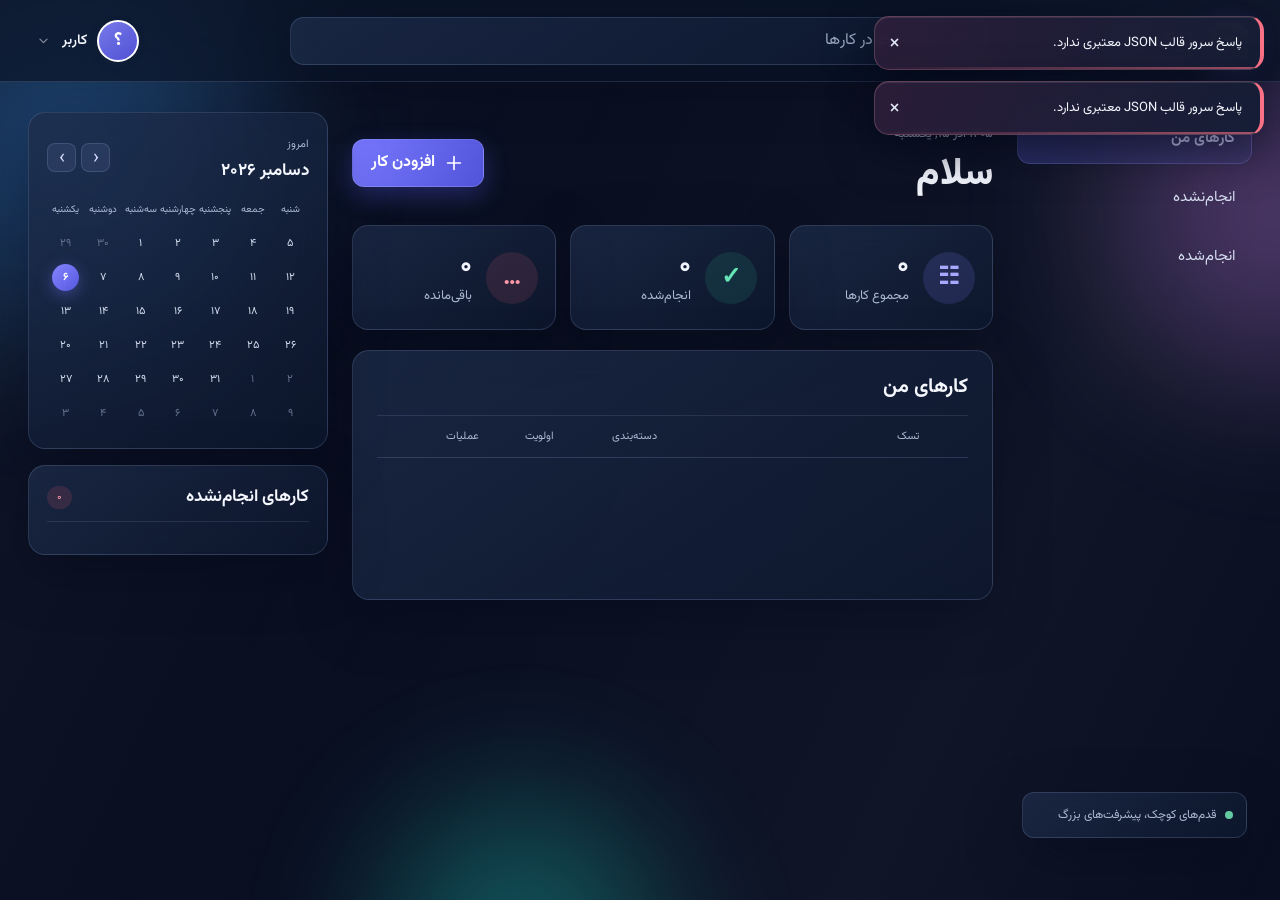
==== commit 7055177e: "عوض کردن لوگوی سایت" ====
--- a/templates/dashboard/index.html
+++ b/templates/dashboard/index.html
@@ -9,7 +9,7 @@
   <link rel="preconnect" href="https://fonts.googleapis.com">
   <link rel="preconnect" href="https://fonts.gstatic.com" crossorigin>
   <link href="https://fonts.googleapis.com/css2?family=Vazirmatn:wght@400;500;600;700;800&display=swap" rel="stylesheet">
-  <link rel="icon" type="image/png" href="../assets/img/favicon.png">
+  <link rel="icon" type="image/webp" href="../assets/img/favicon.webp">
   <link rel="stylesheet" href="../assets/css/workspace.css">
   
 </head>
@@ -17,7 +17,7 @@
   <div class="glass-ambient" aria-hidden="true"><div class="glass-aurora" id="workspaceAurora"><span class="glass-orb orb-one"></span><span class="glass-orb orb-two"></span><span class="glass-orb orb-three"></span></div></div>
   <header class="topbar">
     <a class="brand" href="/" aria-label="تیک راه، صفحه ورود">
-      <span class="brand-mark"><img src="../assets/img/main_logo.png" alt=""></span>
+      <span class="brand-mark"><img src="../assets/img/main_logo.webp" alt=""></span>
       <span>تیک راه</span>
     </a>
 
